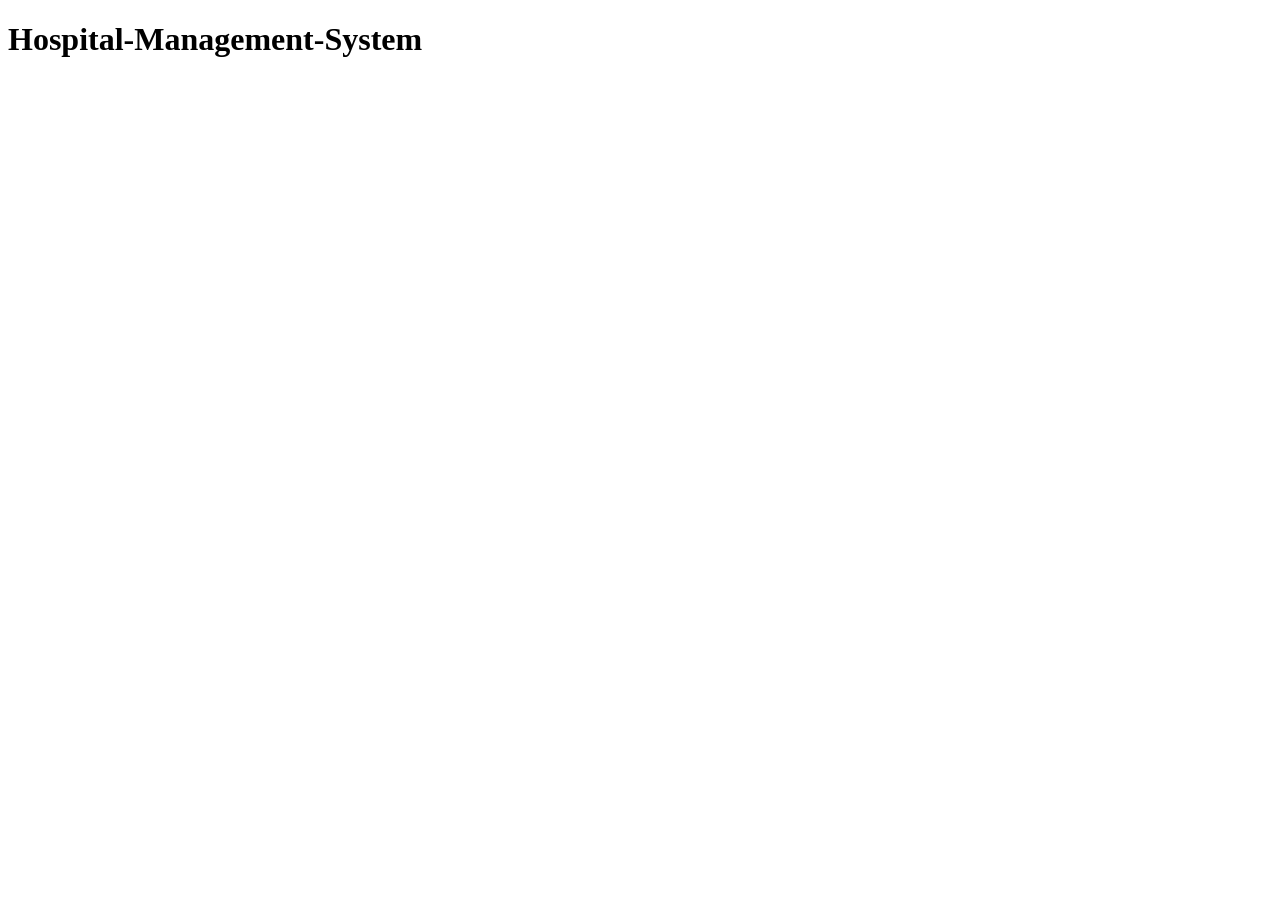
==== index.html @ 4dce4974 "project filder and file complated" ====
<!doctype html>
<html lang="en">
  <head>
    <meta charset="UTF-8" />
    <meta name="viewport" content="width=device-width, initial-scale=1.0" />
    <!-- link css -->
    <link rel="stylesheet" href="./assets/css/style.css" />
    <title>Hospital-Management-System | Home</title>
  </head>
  <body>
    <h1>Hospital-Management-System</h1>

    <!-- link file script  -->
    <script src="./assets/js/script.js"></script>
  </body>
</html>
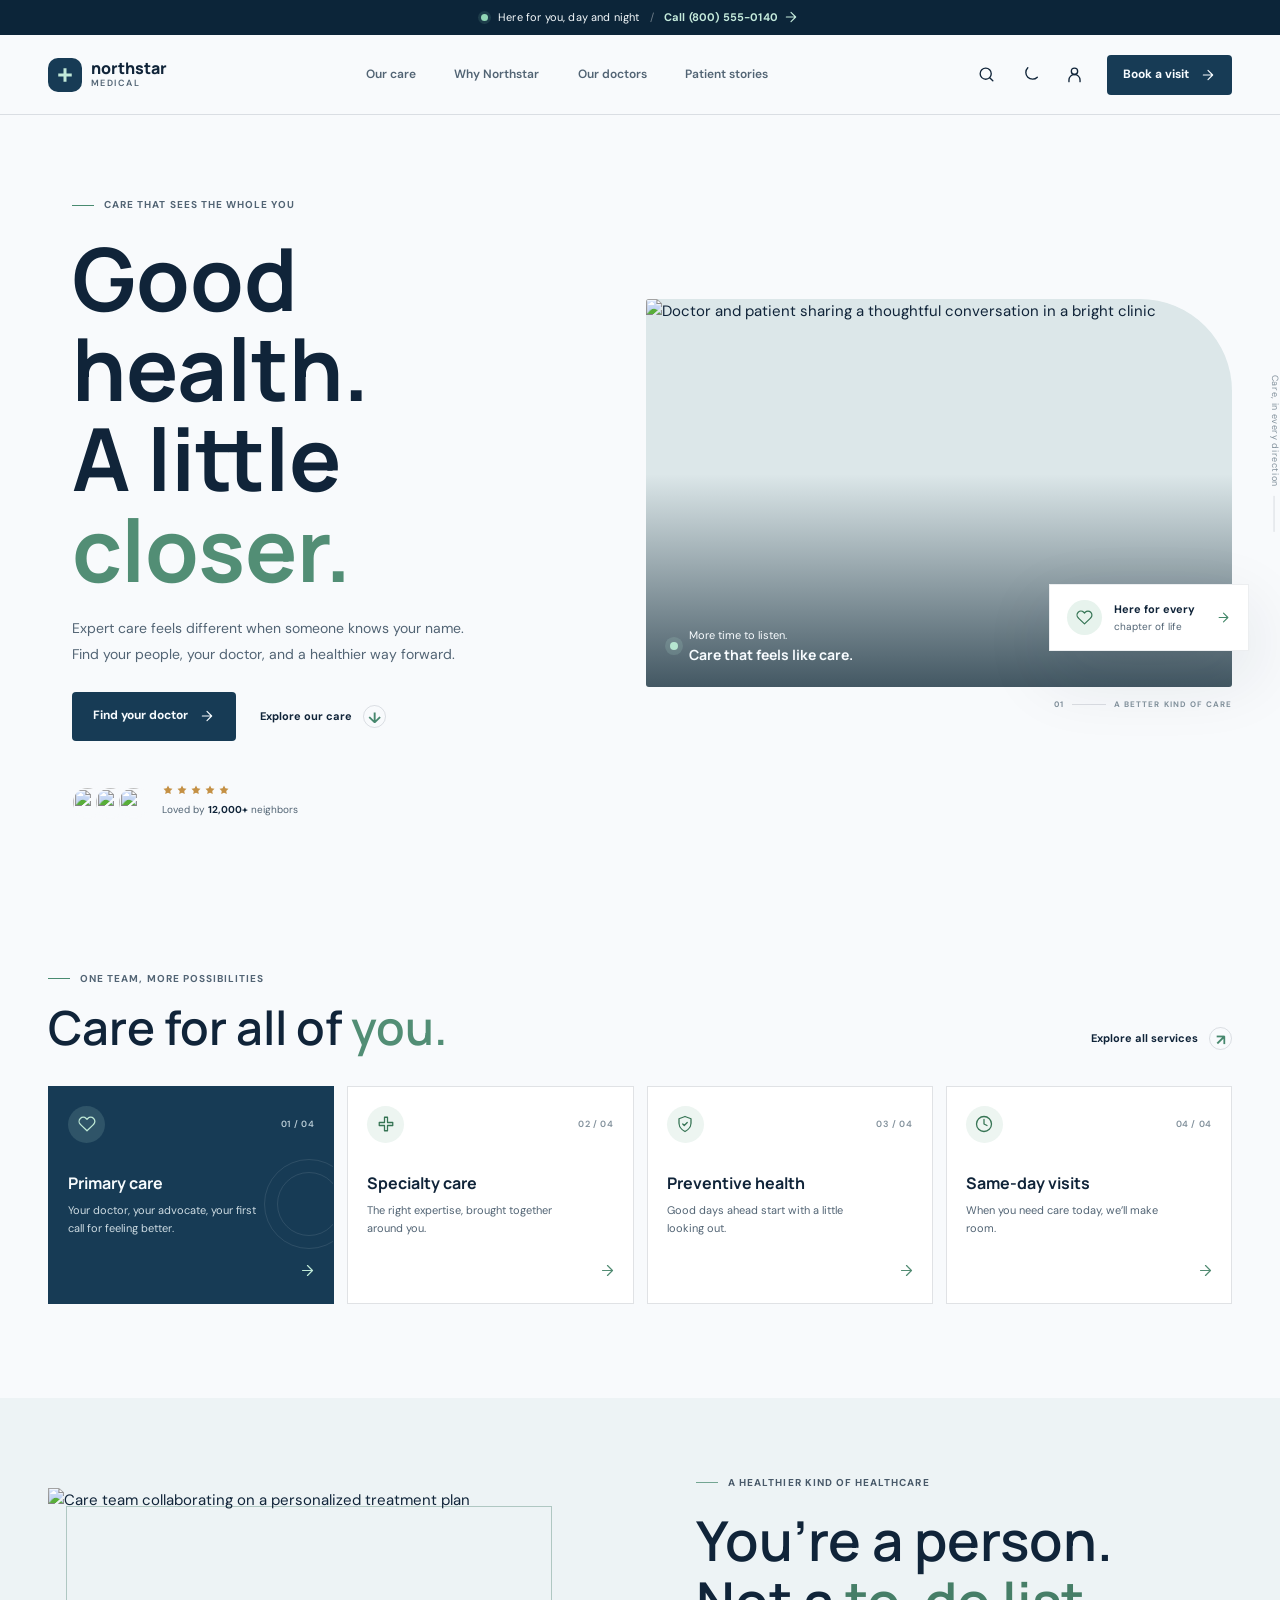
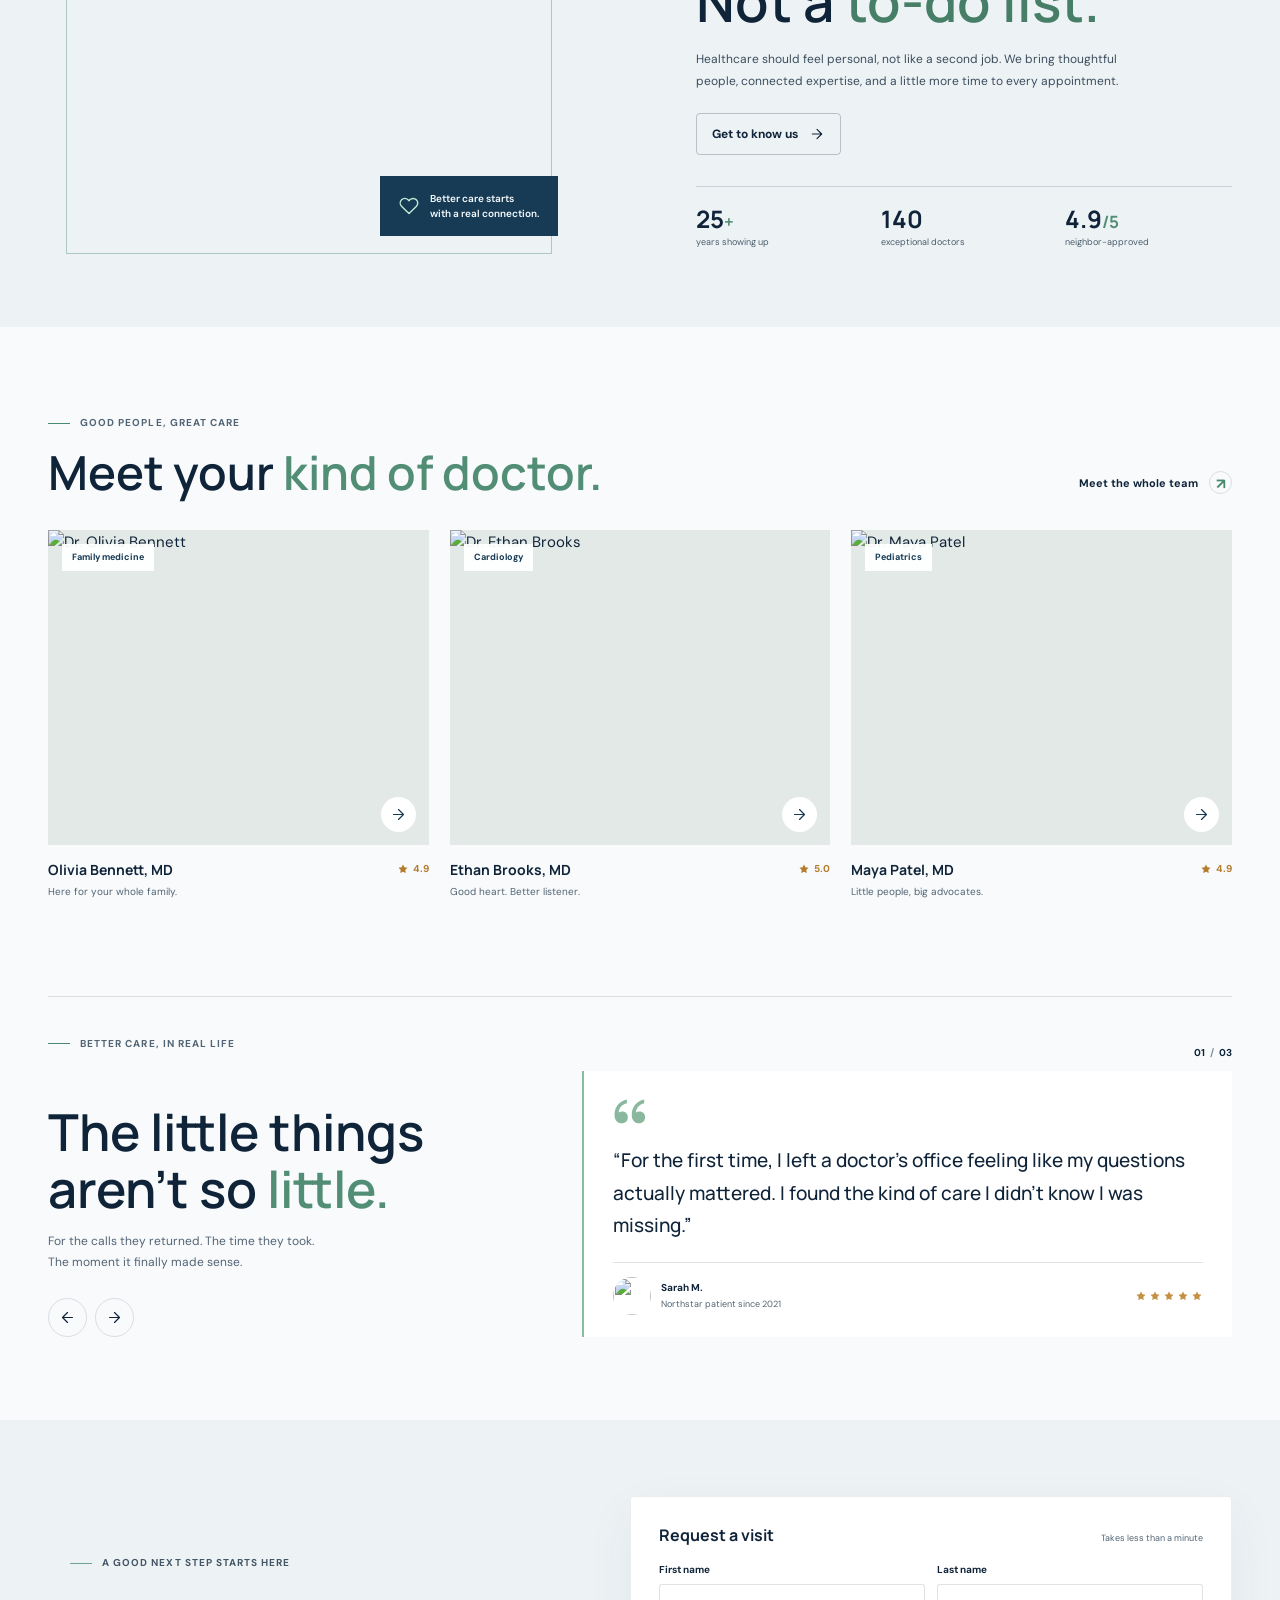
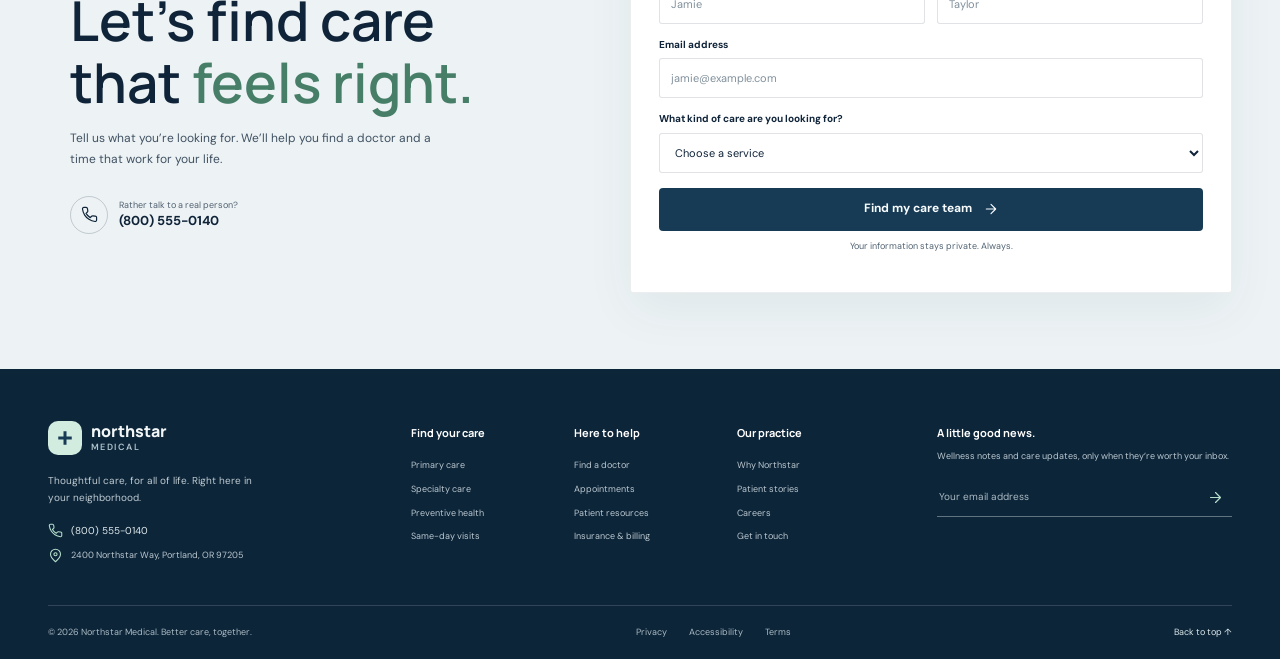
==== commit cbf18aea: "home page complate" ====
--- a/index.html
+++ b/index.html
@@ -3,14 +3,802 @@
   <head>
     <meta charset="UTF-8" />
     <meta name="viewport" content="width=device-width, initial-scale=1.0" />
-    <!-- link css -->
+    <meta name="theme-color" content="#f8fafc" />
+    <meta
+      name="description"
+      content="Thoughtful, expert-led healthcare for every chapter of life. Meet your care team and book an appointment at Northstar Medical."
+    />
+    <link rel="preconnect" href="https://fonts.googleapis.com" />
+    <link rel="preconnect" href="https://fonts.gstatic.com" crossorigin />
+    <link
+      href="https://fonts.googleapis.com/css2?family=DM+Sans:wght@400;500;600;700&family=Manrope:wght@400;500;600;700;800&display=swap"
+      rel="stylesheet"
+    />
     <link rel="stylesheet" href="./assets/css/style.css" />
-    <title>Hospital-Management-System | Home</title>
+    <title>Northstar Medical | Care, centered on you</title>
   </head>
   <body>
-    <h1>Hospital-Management-System</h1>
-
-    <!-- link file script  -->
+    <svg
+      class="icon-library"
+      xmlns="http://www.w3.org/2000/svg"
+      aria-hidden="true"
+    >
+      <symbol id="i-arrow" viewBox="0 0 24 24">
+        <path d="M5 12h14m-7-7 7 7-7 7" />
+      </symbol>
+      <symbol id="i-search" viewBox="0 0 24 24">
+        <circle cx="11" cy="11" r="7" />
+        <path d="m20 20-4-4" />
+      </symbol>
+      <symbol id="i-sun" viewBox="0 0 24 24">
+        <circle cx="12" cy="12" r="4" />
+        <path
+          d="M12 2v2m0 16v2M4.93 4.93l1.42 1.42m11.3 11.3 1.42 1.42M2 12h2m16 0h2M4.93 19.07l1.42-1.42m11.3-11.3 1.42-1.42"
+        />
+      </symbol>
+      <symbol id="i-moon" viewBox="0 0 24 24">
+        <path d="M20.6 15.4A8 8 0 0 1 8.6 3.4 8 8 0 1 0 20.6 15.4Z" />
+      </symbol>
+      <symbol id="i-user" viewBox="0 0 24 24">
+        <circle cx="12" cy="8" r="4" />
+        <path d="M5 21v-2a7 7 0 0 1 14 0v2" />
+      </symbol>
+      <symbol id="i-menu" viewBox="0 0 24 24">
+        <path d="M4 7h16M4 12h16M4 17h16" />
+      </symbol>
+      <symbol id="i-close" viewBox="0 0 24 24">
+        <path d="m18 6-12 12M6 6l12 12" />
+      </symbol>
+      <symbol id="i-heart" viewBox="0 0 24 24">
+        <path
+          d="M20.8 4.6a5.5 5.5 0 0 0-7.8 0L12 5.7l-1.1-1.1a5.5 5.5 0 0 0-7.8 7.8l1.1 1.1L12 21l7.8-7.5 1.1-1.1a5.5 5.5 0 0 0-.1-7.8Z"
+        />
+      </symbol>
+      <symbol id="i-cross" viewBox="0 0 24 24">
+        <path d="M10 3h4v7h7v4h-7v7h-4v-7H3v-4h7z" />
+      </symbol>
+      <symbol id="i-shield" viewBox="0 0 24 24">
+        <path d="M12 22s8-4 8-11V5l-8-3-8 3v6c0 7 8 11 8 11Z" />
+        <path d="m9 12 2 2 4-4" />
+      </symbol>
+      <symbol id="i-clock" viewBox="0 0 24 24">
+        <circle cx="12" cy="12" r="10" />
+        <path d="M12 6v6l4 2" />
+      </symbol>
+      <symbol id="i-pin" viewBox="0 0 24 24">
+        <path d="M20 10c0 5-8 12-8 12S4 15 4 10a8 8 0 1 1 16 0Z" />
+        <circle cx="12" cy="10" r="2.5" />
+      </symbol>
+      <symbol id="i-star" viewBox="0 0 24 24">
+        <path
+          d="m12 3 2.8 5.7 6.2.9-4.5 4.4 1.1 6.2L12 17.3l-5.6 2.9 1.1-6.2L3 9.6l6.2-.9L12 3Z"
+        />
+      </symbol>
+      <symbol id="i-phone" viewBox="0 0 24 24">
+        <path
+          d="M22 16.9v3a2 2 0 0 1-2.2 2 19.8 19.8 0 0 1-8.6-3.1 19.4 19.4 0 0 1-6-6A19.8 19.8 0 0 1 2.1 4.2 2 2 0 0 1 4.1 2h3a2 2 0 0 1 2 1.7l.5 3.1a2 2 0 0 1-.6 1.7L7.1 10.4a16 16 0 0 0 6 6l1.9-1.9a2 2 0 0 1 1.7-.6l3.1.5a2 2 0 0 1 2.2 2.5Z"
+        />
+      </symbol>
+    </svg>
+
+    <div class="announcement">
+      <span class="announcement-dot"></span>Here for you, day and night
+      <span class="announcement-divider">/</span>
+      <a href="tel:+18005550140"
+        >Call (800) 555-0140
+        <svg class="icon icon-small" aria-hidden="true">
+          <use href="#i-arrow" /></svg
+      ></a>
+    </div>
+
+    <header class="site-header" id="top">
+      <a class="brand" href="#top" aria-label="Northstar Medical home">
+        <span class="brand-mark"
+          ><svg class="icon" aria-hidden="true"><use href="#i-cross" /></svg
+        ></span>
+        <span class="brand-name">northstar<span>medical</span></span>
+      </a>
+
+      <nav class="main-nav" id="main-nav" aria-label="Main navigation">
+        <a href="#care">Our care</a>
+        <a href="#about">Why Northstar</a>
+        <a href="#doctors">Our doctors</a>
+        <a href="#stories">Patient stories</a>
+        <a class="mobile-appointment" href="#appointment"
+          >Book a visit
+          <svg class="icon icon-small" aria-hidden="true">
+            <use href="#i-arrow" /></svg
+        ></a>
+      </nav>
+
+      <div class="header-actions">
+        <button
+          class="icon-button"
+          id="search-toggle"
+          type="button"
+          aria-label="Search this site"
+          aria-expanded="false"
+          title="Search"
+        >
+          <svg class="icon" aria-hidden="true"><use href="#i-search" /></svg>
+        </button>
+        <button
+          class="icon-button"
+          id="theme-toggle"
+          type="button"
+          aria-label="Switch to dark mode"
+          title="Switch theme"
+        >
+          <svg class="icon" aria-hidden="true"><use href="#i-moon" /></svg>
+        </button>
+        <button
+          class="icon-button"
+          id="login-open"
+          type="button"
+          aria-label="Log in to your patient account"
+          title="Patient login"
+        >
+          <svg class="icon" aria-hidden="true"><use href="#i-user" /></svg>
+        </button>
+        <a class="button button-primary header-cta" href="#appointment"
+          >Book a visit
+          <svg class="icon icon-small" aria-hidden="true">
+            <use href="#i-arrow" /></svg
+        ></a>
+        <button
+          class="icon-button menu-toggle"
+          id="menu-toggle"
+          type="button"
+          aria-label="Open navigation menu"
+          aria-expanded="false"
+          aria-controls="main-nav"
+        >
+          <svg class="icon" aria-hidden="true"><use href="#i-menu" /></svg>
+        </button>
+      </div>
+
+      <form class="search-bar" id="search-bar" role="search" hidden>
+        <label for="site-search">What can we help you find?</label>
+        <div class="search-input-wrap">
+          <svg class="icon" aria-hidden="true"><use href="#i-search" /></svg
+          ><input
+            id="site-search"
+            type="search"
+            placeholder="Try “heart health” or “doctors”"
+            autocomplete="off"
+          /><button class="search-submit" type="submit">
+            Search
+            <svg class="icon icon-small" aria-hidden="true">
+              <use href="#i-arrow" />
+            </svg>
+          </button>
+        </div>
+        <p class="search-feedback" id="search-feedback" aria-live="polite"></p>
+      </form>
+    </header>
+
+    <main>
+      <section class="hero section-shell" aria-labelledby="hero-heading">
+        <div class="hero-copy reveal">
+          <p class="eyebrow">
+            <span class="eyebrow-line"></span>Care that sees the whole you
+          </p>
+          <h1 id="hero-heading">
+            Good health.<br />A little <span>closer.</span>
+          </h1>
+          <p class="hero-description">
+            Expert care feels different when someone knows your name. Find your
+            people, your doctor, and a healthier way forward.
+          </p>
+          <div class="hero-buttons">
+            <a class="button button-primary button-large" href="#appointment"
+              >Find your doctor
+              <svg class="icon icon-small" aria-hidden="true">
+                <use href="#i-arrow" /></svg></a
+            ><a class="text-link" href="#care"
+              >Explore our care
+              <span class="play-mark" aria-hidden="true">↓</span></a
+            >
+          </div>
+          <div class="hero-proof">
+            <div class="avatar-stack" aria-hidden="true">
+              <img
+                src="https://images.unsplash.com/photo-1559839734-2b71ea197ec2?auto=format&fit=crop&w=88&h=88&q=80"
+                alt=""
+              /><img
+                src="https://images.unsplash.com/photo-1612349317150-e413f6a5b16d?auto=format&fit=crop&w=88&h=88&q=80"
+                alt=""
+              /><img
+                src="https://images.unsplash.com/photo-1594824476967-48c8b964273f?auto=format&fit=crop&w=88&h=88&q=80"
+                alt=""
+              />
+            </div>
+            <div>
+              <div class="proof-stars" aria-label="Rated 4.9 out of 5">
+                <svg class="icon" aria-hidden="true"><use href="#i-star" /></svg
+                ><svg class="icon" aria-hidden="true">
+                  <use href="#i-star" /></svg
+                ><svg class="icon" aria-hidden="true">
+                  <use href="#i-star" /></svg
+                ><svg class="icon" aria-hidden="true">
+                  <use href="#i-star" /></svg
+                ><svg class="icon" aria-hidden="true">
+                  <use href="#i-star" />
+                </svg>
+              </div>
+              <span>Loved by <strong>12,000+</strong> neighbors</span>
+            </div>
+          </div>
+        </div>
+
+        <div class="hero-visual reveal reveal-delay-1">
+          <div class="hero-image-wrap">
+            <img
+              class="hero-image"
+              src="https://images.unsplash.com/photo-1551076805-e1869033e561?auto=format&fit=crop&w=1200&q=90"
+              alt="Doctor and patient sharing a thoughtful conversation in a bright clinic"
+            />
+            <div class="image-caption">
+              <span class="caption-pulse"></span
+              ><span
+                >More time to listen.<br /><strong
+                  >Care that feels like care.</strong
+                ></span
+              >
+            </div>
+          </div>
+          <div class="hero-float-card">
+            <span class="float-icon"
+              ><svg class="icon" aria-hidden="true">
+                <use href="#i-heart" /></svg></span
+            ><span><strong>Here for every</strong><br />chapter of life</span
+            ><svg class="icon float-arrow" aria-hidden="true">
+              <use href="#i-arrow" />
+            </svg>
+          </div>
+          <span class="image-index"
+            >01 <span></span> A BETTER KIND OF CARE</span
+          >
+        </div>
+
+        <a class="hero-side-label" href="#about"
+          ><span>Care, in every direction</span
+          ><span class="side-label-line"></span
+        ></a>
+      </section>
+
+      <section
+        class="care-section section-shell"
+        id="care"
+        aria-labelledby="care-heading"
+      >
+        <div class="section-heading reveal">
+          <div>
+            <p class="eyebrow">
+              <span class="eyebrow-line"></span>One team, more possibilities
+            </p>
+            <h2 id="care-heading">Care for all of <span>you.</span></h2>
+          </div>
+          <a class="text-link section-link" href="#appointment"
+            >Explore all services
+            <span class="play-mark" aria-hidden="true">↗</span></a
+          >
+        </div>
+        <div class="care-grid">
+          <a class="care-card care-card-featured reveal" href="#appointment"
+            ><span class="care-card-top"
+              ><span class="care-icon"
+                ><svg class="icon" aria-hidden="true">
+                  <use href="#i-heart" /></svg></span
+              ><span class="card-number">01 / 04</span></span
+            >
+            <h3>Primary care</h3>
+            <p>
+              Your doctor, your advocate, your first call for feeling better.
+            </p>
+            <span class="card-arrow"
+              ><svg class="icon" aria-hidden="true">
+                <use href="#i-arrow" /></svg></span
+            ><span class="care-card-art" aria-hidden="true"></span
+          ></a>
+          <a class="care-card reveal reveal-delay-1" href="#appointment"
+            ><span class="care-card-top"
+              ><span class="care-icon"
+                ><svg class="icon" aria-hidden="true">
+                  <use href="#i-cross" /></svg></span
+              ><span class="card-number">02 / 04</span></span
+            >
+            <h3>Specialty care</h3>
+            <p>The right expertise, brought together around you.</p>
+            <span class="card-arrow"
+              ><svg class="icon" aria-hidden="true">
+                <use href="#i-arrow" /></svg></span
+          ></a>
+          <a class="care-card reveal reveal-delay-2" href="#appointment"
+            ><span class="care-card-top"
+              ><span class="care-icon"
+                ><svg class="icon" aria-hidden="true">
+                  <use href="#i-shield" /></svg></span
+              ><span class="card-number">03 / 04</span></span
+            >
+            <h3>Preventive health</h3>
+            <p>Good days ahead start with a little looking out.</p>
+            <span class="card-arrow"
+              ><svg class="icon" aria-hidden="true">
+                <use href="#i-arrow" /></svg></span
+          ></a>
+          <a class="care-card reveal reveal-delay-3" href="#appointment"
+            ><span class="care-card-top"
+              ><span class="care-icon"
+                ><svg class="icon" aria-hidden="true">
+                  <use href="#i-clock" /></svg></span
+              ><span class="card-number">04 / 04</span></span
+            >
+            <h3>Same-day visits</h3>
+            <p>When you need care today, we’ll make room.</p>
+            <span class="card-arrow"
+              ><svg class="icon" aria-hidden="true">
+                <use href="#i-arrow" /></svg></span
+          ></a>
+        </div>
+      </section>
+
+      <section class="about-section" id="about" aria-labelledby="about-heading">
+        <div class="about-inner section-shell">
+          <div class="about-visual reveal">
+            <img
+              src="https://images.unsplash.com/photo-1576091160399-112ba8d25d1d?auto=format&fit=crop&w=1100&q=85"
+              alt="Care team collaborating on a personalized treatment plan"
+            />
+            <div class="about-note">
+              <svg class="icon" aria-hidden="true"><use href="#i-heart" /></svg
+              ><span>Better care starts<br />with a real connection.</span>
+            </div>
+          </div>
+          <div class="about-copy reveal reveal-delay-1">
+            <p class="eyebrow">
+              <span class="eyebrow-line"></span>A healthier kind of healthcare
+            </p>
+            <h2 id="about-heading">
+              You’re a person.<br />Not a <span>to-do list.</span>
+            </h2>
+            <p>
+              Healthcare should feel personal, not like a second job. We bring
+              thoughtful people, connected expertise, and a little more time to
+              every appointment.
+            </p>
+            <a class="button button-light" href="#stories"
+              >Get to know us
+              <svg class="icon icon-small" aria-hidden="true">
+                <use href="#i-arrow" /></svg
+            ></a>
+            <div class="stats-row">
+              <div>
+                <strong>25<span>+</span></strong
+                ><span>years showing up</span>
+              </div>
+              <div><strong>140</strong><span>exceptional doctors</span></div>
+              <div>
+                <strong>4.9<span>/5</span></strong
+                ><span>neighbor-approved</span>
+              </div>
+            </div>
+          </div>
+        </div>
+      </section>
+
+      <section
+        class="doctors-section section-shell"
+        id="doctors"
+        aria-labelledby="doctors-heading"
+      >
+        <div class="section-heading reveal">
+          <div>
+            <p class="eyebrow">
+              <span class="eyebrow-line"></span>Good people, great care
+            </p>
+            <h2 id="doctors-heading">Meet your <span>kind of doctor.</span></h2>
+          </div>
+          <a class="text-link section-link" href="#appointment"
+            >Meet the whole team
+            <span class="play-mark" aria-hidden="true">↗</span></a
+          >
+        </div>
+        <div class="doctor-grid">
+          <article class="doctor-card reveal">
+            <a
+              class="doctor-photo"
+              href="#appointment"
+              aria-label="Book an appointment with Dr. Olivia Bennett"
+              ><img
+                src="https://images.unsplash.com/photo-1559839734-2b71ea197ec2?auto=format&fit=crop&w=700&h=820&q=85"
+                alt="Dr. Olivia Bennett" /><span class="doctor-specialty"
+                >Family medicine</span
+              ><span class="doctor-arrow"
+                ><svg class="icon" aria-hidden="true">
+                  <use href="#i-arrow" /></svg></span
+            ></a>
+            <div class="doctor-info">
+              <div>
+                <h3>Olivia Bennett, MD</h3>
+                <p>Here for your whole family.</p>
+              </div>
+              <span class="doctor-rating"
+                ><svg class="icon" aria-hidden="true">
+                  <use href="#i-star" />
+                </svg>
+                4.9</span
+              >
+            </div>
+          </article>
+          <article class="doctor-card reveal reveal-delay-1">
+            <a
+              class="doctor-photo"
+              href="#appointment"
+              aria-label="Book an appointment with Dr. Ethan Brooks"
+              ><img
+                src="https://images.unsplash.com/photo-1612349317150-e413f6a5b16d?auto=format&fit=crop&w=700&h=820&q=85"
+                alt="Dr. Ethan Brooks" /><span class="doctor-specialty"
+                >Cardiology</span
+              ><span class="doctor-arrow"
+                ><svg class="icon" aria-hidden="true">
+                  <use href="#i-arrow" /></svg></span
+            ></a>
+            <div class="doctor-info">
+              <div>
+                <h3>Ethan Brooks, MD</h3>
+                <p>Good heart. Better listener.</p>
+              </div>
+              <span class="doctor-rating"
+                ><svg class="icon" aria-hidden="true">
+                  <use href="#i-star" />
+                </svg>
+                5.0</span
+              >
+            </div>
+          </article>
+          <article class="doctor-card reveal reveal-delay-2">
+            <a
+              class="doctor-photo"
+              href="#appointment"
+              aria-label="Book an appointment with Dr. Maya Patel"
+              ><img
+                src="https://images.unsplash.com/photo-1594824476967-48c8b964273f?auto=format&fit=crop&w=700&h=820&q=85"
+                alt="Dr. Maya Patel" /><span class="doctor-specialty"
+                >Pediatrics</span
+              ><span class="doctor-arrow"
+                ><svg class="icon" aria-hidden="true">
+                  <use href="#i-arrow" /></svg></span
+            ></a>
+            <div class="doctor-info">
+              <div>
+                <h3>Maya Patel, MD</h3>
+                <p>Little people, big advocates.</p>
+              </div>
+              <span class="doctor-rating"
+                ><svg class="icon" aria-hidden="true">
+                  <use href="#i-star" />
+                </svg>
+                4.9</span
+              >
+            </div>
+          </article>
+        </div>
+      </section>
+
+      <section
+        class="stories-section section-shell"
+        id="stories"
+        aria-labelledby="stories-heading"
+      >
+        <div class="stories-top reveal">
+          <p class="eyebrow">
+            <span class="eyebrow-line"></span>Better care, in real life
+          </p>
+          <span class="story-count">01 <span>/</span> 03</span>
+        </div>
+        <div class="stories-layout">
+          <div class="story-intro reveal">
+            <h2 id="stories-heading">
+              The little things<br />aren’t so <span>little.</span>
+            </h2>
+            <p>
+              For the calls they returned. The time they took. The moment it
+              finally made sense.
+            </p>
+            <div class="story-controls">
+              <button
+                class="story-control"
+                id="story-prev"
+                type="button"
+                aria-label="Previous patient story"
+              >
+                <svg class="icon icon-rotate" aria-hidden="true">
+                  <use href="#i-arrow" />
+                </svg></button
+              ><button
+                class="story-control"
+                id="story-next"
+                type="button"
+                aria-label="Next patient story"
+              >
+                <svg class="icon" aria-hidden="true">
+                  <use href="#i-arrow" />
+                </svg>
+              </button>
+            </div>
+          </div>
+          <article class="testimonial reveal reveal-delay-1" aria-live="polite">
+            <svg
+              class="quote-mark"
+              viewBox="0 0 44 36"
+              fill="none"
+              aria-hidden="true"
+            >
+              <path
+                d="M18.6 2v5.1C11.9 8.6 8.2 13 7.5 19.4c1.4-1 3-1.5 4.9-1.5 4.5 0 7.4 3 7.4 7.7 0 4.5-3.1 8-7.9 8C5.6 33.6 2 29.2 2 22.5 2 11.8 8.4 4.1 18.6 2Zm23 0v5.1C35 8.6 31.2 13 30.5 19.4c1.4-1 3-1.5 4.9-1.5 4.5 0 7.4 3 7.4 7.7 0 4.5-3.1 8-7.9 8-6.3 0-9.9-4.4-9.9-11.1C25 11.8 31.4 4.1 41.6 2Z"
+                fill="currentColor"
+              />
+            </svg>
+            <blockquote id="story-quote">
+              “For the first time, I left a doctor’s office feeling like my
+              questions actually mattered. I found the kind of care I didn’t
+              know I was missing.”
+            </blockquote>
+            <div class="testimonial-author">
+              <img
+                id="story-avatar"
+                src="https://images.unsplash.com/photo-1534528741775-53994a69daeb?auto=format&fit=crop&w=100&h=100&q=80"
+                alt=""
+              />
+              <div>
+                <strong id="story-name">Sarah M.</strong
+                ><span id="story-description"
+                  >Northstar patient since 2021</span
+                >
+              </div>
+              <div class="testimonial-stars" aria-label="5 out of 5 stars">
+                <svg class="icon" aria-hidden="true"><use href="#i-star" /></svg
+                ><svg class="icon" aria-hidden="true">
+                  <use href="#i-star" /></svg
+                ><svg class="icon" aria-hidden="true">
+                  <use href="#i-star" /></svg
+                ><svg class="icon" aria-hidden="true">
+                  <use href="#i-star" /></svg
+                ><svg class="icon" aria-hidden="true">
+                  <use href="#i-star" />
+                </svg>
+              </div>
+            </div>
+          </article>
+        </div>
+      </section>
+
+      <section
+        class="appointment-section"
+        id="appointment"
+        aria-labelledby="appointment-heading"
+      >
+        <div class="appointment-inner section-shell">
+          <div class="appointment-copy reveal">
+            <p class="eyebrow">
+              <span class="eyebrow-line"></span>A good next step starts here
+            </p>
+            <h2 id="appointment-heading">
+              Let’s find care<br />that <span>feels right.</span>
+            </h2>
+            <p>
+              Tell us what you’re looking for. We’ll help you find a doctor and
+              a time that work for your life.
+            </p>
+            <div class="appointment-contact">
+              <span class="contact-icon"
+                ><svg class="icon" aria-hidden="true">
+                  <use href="#i-phone" /></svg
+              ></span>
+              <div>
+                <span>Rather talk to a real person?</span
+                ><a href="tel:+18005550140">(800) 555-0140</a>
+              </div>
+            </div>
+          </div>
+          <form
+            class="appointment-form reveal reveal-delay-1"
+            id="appointment-form"
+          >
+            <div class="form-heading">
+              <strong>Request a visit</strong
+              ><span>Takes less than a minute</span>
+            </div>
+            <div class="form-row">
+              <label
+                >First name<input
+                  name="firstName"
+                  autocomplete="given-name"
+                  placeholder="Jamie"
+                  required /></label
+              ><label
+                >Last name<input
+                  name="lastName"
+                  autocomplete="family-name"
+                  placeholder="Taylor"
+                  required
+              /></label>
+            </div>
+            <label
+              >Email address<input
+                type="email"
+                name="email"
+                autocomplete="email"
+                placeholder="jamie@example.com"
+                required /></label
+            ><label
+              >What kind of care are you looking for?<select
+                name="care"
+                required
+              >
+                <option value="" disabled selected>Choose a service</option>
+                <option>Primary care</option>
+                <option>Cardiology</option>
+                <option>Pediatrics</option>
+                <option>Preventive health</option>
+                <option>Something else</option>
+              </select></label
+            ><button class="button button-primary submit-button" type="submit">
+              Find my care team
+              <svg class="icon icon-small" aria-hidden="true">
+                <use href="#i-arrow" />
+              </svg>
+            </button>
+            <p class="form-note">Your information stays private. Always.</p>
+            <p
+              class="form-feedback"
+              id="appointment-feedback"
+              aria-live="polite"
+            ></p>
+          </form>
+        </div>
+      </section>
+    </main>
+
+    <footer class="site-footer">
+      <div class="footer-main section-shell">
+        <div class="footer-brand-column">
+          <a
+            class="brand brand-footer"
+            href="#top"
+            aria-label="Northstar Medical home"
+            ><span class="brand-mark"
+              ><svg class="icon" aria-hidden="true">
+                <use href="#i-cross" /></svg></span
+            ><span class="brand-name">northstar<span>medical</span></span></a
+          >
+          <p>
+            Thoughtful care, for all of life. Right here in your neighborhood.
+          </p>
+          <a class="footer-contact" href="tel:+18005550140"
+            ><svg class="icon" aria-hidden="true"><use href="#i-phone" /></svg>
+            (800) 555-0140</a
+          ><span class="footer-address"
+            ><svg class="icon" aria-hidden="true"><use href="#i-pin" /></svg>
+            2400 Northstar Way, Portland, OR 97205</span
+          >
+        </div>
+        <div class="footer-links">
+          <div>
+            <h3>Find your care</h3>
+            <a href="#care">Primary care</a><a href="#care">Specialty care</a
+            ><a href="#care">Preventive health</a
+            ><a href="#care">Same-day visits</a>
+          </div>
+          <div>
+            <h3>Here to help</h3>
+            <a href="#doctors">Find a doctor</a
+            ><a href="#appointment">Appointments</a
+            ><a href="#appointment">Patient resources</a
+            ><a href="#appointment">Insurance & billing</a>
+          </div>
+          <div>
+            <h3>Our practice</h3>
+            <a href="#about">Why Northstar</a
+            ><a href="#stories">Patient stories</a><a href="#about">Careers</a
+            ><a href="#about">Get in touch</a>
+          </div>
+        </div>
+        <div class="footer-newsletter">
+          <h3>A little good news.</h3>
+          <p>
+            Wellness notes and care updates, only when they’re worth your inbox.
+          </p>
+          <form id="newsletter-form">
+            <label class="visually-hidden" for="newsletter-email"
+              >Your email address</label
+            >
+            <div class="newsletter-input">
+              <input
+                id="newsletter-email"
+                type="email"
+                placeholder="Your email address"
+                required
+              /><button type="submit" aria-label="Subscribe to updates">
+                <svg class="icon" aria-hidden="true">
+                  <use href="#i-arrow" />
+                </svg>
+              </button>
+            </div>
+            <p
+              class="newsletter-feedback"
+              id="newsletter-feedback"
+              aria-live="polite"
+            ></p>
+          </form>
+        </div>
+      </div>
+      <div class="footer-bottom section-shell">
+        <span
+          >© <span id="current-year"></span> Northstar Medical. Better care,
+          together.</span
+        >
+        <div>
+          <a href="#appointment">Privacy</a
+          ><a href="#appointment">Accessibility</a
+          ><a href="#appointment">Terms</a>
+        </div>
+        <a class="back-to-top" href="#top">Back to top ↑</a>
+      </div>
+    </footer>
+
+    <dialog
+      class="login-dialog"
+      id="login-dialog"
+      aria-labelledby="login-heading"
+    >
+      <button
+        class="icon-button dialog-close"
+        id="login-close"
+        type="button"
+        aria-label="Close login dialog"
+      >
+        <svg class="icon" aria-hidden="true">
+          <use href="#i-close" />
+        </svg></button
+      ><span class="brand-mark dialog-mark"
+        ><svg class="icon" aria-hidden="true"><use href="#i-cross" /></svg
+      ></span>
+      <p class="eyebrow">
+        <span class="eyebrow-line"></span>Your care, all in one place
+      </p>
+      <h2 id="login-heading">Welcome back.</h2>
+      <p class="dialog-description">
+        Sign in to manage your visits and connect with your care team.
+      </p>
+      <form id="login-form">
+        <label
+          >Email address<input
+            type="email"
+            autocomplete="email"
+            required
+            placeholder="you@example.com" /></label
+        ><label
+          >Password<input
+            type="password"
+            autocomplete="current-password"
+            required
+            placeholder="Your password" /></label
+        ><button class="button button-primary submit-button" type="submit">
+          Sign in
+          <svg class="icon icon-small" aria-hidden="true">
+            <use href="#i-arrow" />
+          </svg>
+        </button>
+        <p class="form-feedback" id="login-feedback" aria-live="polite"></p>
+      </form>
+      <p class="login-help">
+        New to Northstar?
+        <a href="#appointment" id="login-book">Book your first visit</a>
+      </p>
+    </dialog>
+
     <script src="./assets/js/script.js"></script>
   </body>
 </html>
--- a/assets/css/style.css
+++ b/assets/css/style.css
@@ -0,0 +1,1812 @@
+:root {
+  color-scheme: light;
+  --page: #f8fafc;
+  --surface: #ffffff;
+  --surface-soft: #eff4f7;
+  --ink: #102439;
+  --ink-muted: #526474;
+  --ink-soft: #81909b;
+  --navy: #142f46;
+  --navy-deep: #0c2539;
+  --blue: #295e83;
+  --accent: #b8e8d5;
+  --line: rgba(16, 36, 57, 0.13);
+  --shadow: 0 24px 70px rgba(17, 39, 58, 0.11);
+  --font-body: "DM Sans", "Segoe UI", sans-serif;
+  --font-display: "Manrope", "Segoe UI", sans-serif;
+}
+
+*,
+*::before,
+*::after {
+  box-sizing: border-box;
+}
+
+html {
+  scroll-behavior: smooth;
+  scroll-padding-top: 92px;
+}
+
+body {
+  min-width: 320px;
+  margin: 0;
+  background: var(--page);
+  color: var(--ink);
+  font-family: var(--font-body);
+  font-size: 15px;
+  line-height: 1.65;
+  -webkit-font-smoothing: antialiased;
+}
+
+body.theme-dark {
+  color-scheme: dark;
+  --page: #0c1823;
+  --surface: #132332;
+  --surface-soft: #1b2d3b;
+  --ink: #edf4f7;
+  --ink-muted: #bdcbd3;
+  --ink-soft: #95a7b2;
+  --navy: #152c3f;
+  --navy-deep: #091721;
+  --blue: #8bb9d4;
+  --accent: #295747;
+  --line: rgba(235, 245, 250, 0.15);
+  --shadow: 0 24px 70px rgba(0, 0, 0, 0.28);
+}
+
+body,
+.site-header,
+.care-card,
+.appointment-form,
+.icon-button,
+.search-bar,
+.care-section,
+.doctors-section,
+.stories-section,
+.login-dialog {
+  transition:
+    background-color 220ms ease,
+    color 220ms ease,
+    border-color 220ms ease;
+}
+
+a {
+  color: inherit;
+  text-decoration: none;
+}
+button,
+input,
+select {
+  font: inherit;
+}
+button,
+a {
+  -webkit-tap-highlight-color: transparent;
+}
+button:focus-visible,
+a:focus-visible,
+input:focus-visible,
+select:focus-visible {
+  outline: 3px solid #59a885;
+  outline-offset: 3px;
+}
+img {
+  display: block;
+  width: 100%;
+}
+.icon-library {
+  position: absolute;
+  width: 0;
+  height: 0;
+  overflow: hidden;
+}
+.icon {
+  width: 21px;
+  height: 21px;
+  fill: none;
+  stroke: currentColor;
+  stroke-width: 1.7;
+  stroke-linecap: round;
+  stroke-linejoin: round;
+  flex: 0 0 auto;
+}
+.icon-small {
+  width: 16px;
+  height: 16px;
+}
+.visually-hidden {
+  position: absolute;
+  width: 1px;
+  height: 1px;
+  padding: 0;
+  margin: -1px;
+  overflow: hidden;
+  clip: rect(0, 0, 0, 0);
+  white-space: nowrap;
+  border: 0;
+}
+.section-shell {
+  width: min(1240px, calc(100% - 96px));
+  margin-inline: auto;
+}
+
+.announcement {
+  min-height: 35px;
+  display: flex;
+  align-items: center;
+  justify-content: center;
+  gap: 10px;
+  background: var(--navy-deep);
+  color: #f5fafc;
+  font-size: 11px;
+  letter-spacing: 0.015em;
+}
+.announcement a {
+  display: inline-flex;
+  align-items: center;
+  gap: 5px;
+  color: #c5ebdc;
+  font-weight: 700;
+}
+.announcement-dot {
+  width: 7px;
+  height: 7px;
+  border-radius: 50%;
+  background: #91d6b5;
+  box-shadow: 0 0 0 3px rgba(145, 214, 181, 0.13);
+}
+.announcement-divider {
+  color: rgba(255, 255, 255, 0.4);
+}
+
+.site-header {
+  position: sticky;
+  z-index: 20;
+  top: 0;
+  min-height: 80px;
+  display: flex;
+  align-items: center;
+  justify-content: space-between;
+  padding: 0 max(48px, calc((100vw - 1240px) / 2));
+  border-bottom: 1px solid var(--line);
+  background: var(--page);
+}
+.brand {
+  display: inline-flex;
+  align-items: center;
+  gap: 9px;
+  flex: 0 0 auto;
+}
+.brand-mark {
+  width: 34px;
+  height: 34px;
+  display: grid;
+  place-items: center;
+  border-radius: 10px;
+  background: #173b55;
+  color: #c1e9d8;
+}
+.brand-mark .icon {
+  width: 18px;
+  height: 18px;
+  fill: currentColor;
+  stroke: none;
+}
+.brand-name {
+  display: grid;
+  color: var(--ink);
+  font-family: var(--font-display);
+  font-size: 16px;
+  font-weight: 800;
+  letter-spacing: 0;
+  line-height: 1.1;
+}
+.brand-name span {
+  margin-top: 2px;
+  color: var(--ink-muted);
+  font-family: var(--font-body);
+  font-size: 9px;
+  font-weight: 600;
+  letter-spacing: 0.16em;
+  text-transform: uppercase;
+}
+.main-nav,
+.header-actions {
+  display: flex;
+  align-items: center;
+}
+.main-nav {
+  gap: clamp(20px, 3vw, 42px);
+  margin-left: auto;
+  margin-right: auto;
+  padding: 0 28px;
+}
+.main-nav > a {
+  color: var(--ink-muted);
+  font-size: 12px;
+  font-weight: 600;
+  white-space: nowrap;
+  transition: color 160ms ease;
+}
+.main-nav > a:hover,
+.footer-links a:hover,
+.footer-bottom a:hover {
+  color: #378364;
+}
+.header-actions {
+  gap: 5px;
+}
+.icon-button {
+  position: relative;
+  width: 39px;
+  height: 39px;
+  display: grid;
+  place-items: center;
+  border: 0;
+  border-radius: 50%;
+  background: transparent;
+  color: var(--ink);
+  cursor: pointer;
+}
+.icon-button:hover {
+  background: var(--surface-soft);
+}
+.icon-button .icon {
+  width: 19px;
+  height: 19px;
+}
+.button {
+  min-height: 46px;
+  display: inline-flex;
+  align-items: center;
+  justify-content: center;
+  gap: 11px;
+  padding: 0 19px;
+  border: 1px solid transparent;
+  border-radius: 4px;
+  font-size: 12px;
+  font-weight: 700;
+  transition:
+    background-color 180ms ease,
+    color 180ms ease,
+    transform 180ms ease;
+}
+.button:hover {
+  transform: translateY(-2px);
+}
+.button-primary {
+  background: #173b55;
+  color: #f8fcff;
+}
+.button-primary:hover {
+  background: #235572;
+}
+.header-cta {
+  min-height: 40px;
+  margin-left: 8px;
+  padding: 0 15px;
+}
+.menu-toggle,
+.mobile-appointment {
+  display: none !important;
+}
+
+.search-bar {
+  position: absolute;
+  top: calc(100% + 1px);
+  right: max(48px, calc((100vw - 1240px) / 2));
+  width: min(440px, calc(100vw - 40px));
+  padding: 20px;
+  border: 1px solid var(--line);
+  border-radius: 0 0 8px 8px;
+  background: var(--surface);
+  box-shadow: var(--shadow);
+}
+.search-bar[hidden] {
+  display: none;
+}
+.search-bar > label {
+  display: block;
+  margin-bottom: 9px;
+  font-size: 12px;
+  font-weight: 700;
+}
+.search-input-wrap {
+  min-height: 46px;
+  display: flex;
+  align-items: center;
+  gap: 9px;
+  padding-left: 11px;
+  border: 1px solid var(--line);
+  border-radius: 4px;
+  color: var(--ink-muted);
+}
+.search-input-wrap input {
+  width: 100%;
+  min-width: 0;
+  border: 0;
+  outline: 0;
+  background: transparent;
+  color: var(--ink);
+  font-size: 12px;
+}
+.search-submit {
+  height: 36px;
+  display: inline-flex;
+  align-items: center;
+  gap: 5px;
+  margin-right: 4px;
+  padding: 0 10px;
+  border: 0;
+  border-radius: 3px;
+  background: #173b55;
+  color: #fff;
+  font-size: 11px;
+  font-weight: 700;
+  cursor: pointer;
+}
+.search-feedback {
+  min-height: 0;
+  margin: 8px 0 0;
+  color: var(--ink-muted);
+  font-size: 11px;
+}
+
+.hero {
+  min-height: 560px;
+  position: relative;
+  display: grid;
+  grid-template-columns: 0.93fr 1.07fr;
+  align-items: center;
+  gap: 64px;
+  padding-top: 70px;
+  padding-bottom: 82px;
+}
+.hero-copy {
+  max-width: 500px;
+  padding: 12px 0 0 24px;
+}
+.eyebrow {
+  display: flex;
+  align-items: center;
+  gap: 10px;
+  margin: 0 0 19px;
+  color: var(--ink-muted);
+  font-size: 10px;
+  font-weight: 700;
+  letter-spacing: 0.105em;
+  text-transform: uppercase;
+}
+.eyebrow-line {
+  width: 22px;
+  height: 1px;
+  flex: 0 0 auto;
+  background: #498b70;
+}
+h1,
+h2,
+h3,
+p {
+  margin-top: 0;
+}
+h1,
+h2,
+h3 {
+  font-family: var(--font-display);
+  letter-spacing: 0;
+}
+.hero h1 {
+  margin: 0;
+  color: var(--ink);
+  font-size: clamp(56px, 7vw, 87px);
+  font-weight: 700;
+  line-height: 1.04;
+}
+.hero h1 span,
+.section-heading h2 span,
+.about-copy h2 span,
+.story-intro h2 span,
+.appointment-copy h2 span {
+  color: #528e75;
+}
+.hero-description {
+  max-width: 405px;
+  margin: 22px 0 25px;
+  color: var(--ink-muted);
+  font-size: 14px;
+  line-height: 1.8;
+}
+.hero-buttons {
+  display: flex;
+  align-items: center;
+  gap: 24px;
+}
+.button-large {
+  min-height: 49px;
+  padding: 0 20px;
+}
+.text-link {
+  display: inline-flex;
+  align-items: center;
+  gap: 11px;
+  color: var(--ink);
+  font-size: 11px;
+  font-weight: 700;
+}
+.play-mark {
+  width: 23px;
+  height: 23px;
+  display: inline-grid;
+  place-items: center;
+  border: 1px solid var(--line);
+  border-radius: 50%;
+  color: #46876d;
+  font-size: 15px;
+}
+.hero-proof {
+  display: flex;
+  align-items: center;
+  gap: 12px;
+  margin-top: 43px;
+}
+.avatar-stack {
+  display: flex;
+  padding-left: 2px;
+}
+.avatar-stack img {
+  width: 33px;
+  height: 33px;
+  margin-left: -3px;
+  border: 2px solid var(--page);
+  border-radius: 50%;
+  object-fit: cover;
+}
+.avatar-stack img + img {
+  margin-left: -10px;
+}
+.proof-stars,
+.testimonial-stars {
+  display: flex;
+  gap: 2px;
+  color: #c49044;
+}
+.proof-stars .icon,
+.testimonial-stars .icon,
+.doctor-rating .icon {
+  width: 12px;
+  height: 12px;
+  fill: currentColor;
+  stroke: none;
+}
+.hero-proof > div:last-child > span {
+  color: var(--ink-muted);
+  font-size: 10px;
+}
+.hero-proof strong {
+  color: var(--ink);
+}
+.hero-visual {
+  position: relative;
+  padding: 0 0 19px 13px;
+}
+.hero-image-wrap {
+  position: relative;
+  width: 100%;
+  height: 388px;
+  overflow: hidden;
+  border-radius: 3px 92px 3px 3px;
+  background: #dce7e9;
+}
+.hero-image {
+  width: 100%;
+  height: 100%;
+  object-fit: cover;
+  object-position: center 40%;
+}
+.hero-image-wrap::after {
+  position: absolute;
+  inset: 45% 0 0;
+  background: linear-gradient(0deg, rgba(8, 32, 47, 0.72), transparent);
+  content: "";
+}
+.image-caption {
+  position: absolute;
+  z-index: 1;
+  right: 0;
+  bottom: 22px;
+  left: 24px;
+  display: flex;
+  align-items: center;
+  gap: 11px;
+  color: #f8fcff;
+  font-size: 11px;
+  line-height: 1.55;
+}
+.image-caption strong {
+  font-family: var(--font-display);
+  font-size: 14px;
+}
+.caption-pulse {
+  width: 8px;
+  height: 8px;
+  flex: 0 0 auto;
+  border-radius: 50%;
+  background: #b6e5d0;
+  box-shadow: 0 0 0 5px rgba(182, 229, 208, 0.16);
+}
+.hero-float-card {
+  position: absolute;
+  right: -17px;
+  bottom: 55px;
+  display: flex;
+  align-items: center;
+  gap: 12px;
+  padding: 15px 17px;
+  border: 1px solid rgba(20, 47, 70, 0.08);
+  background: var(--surface);
+  box-shadow: var(--shadow);
+  color: var(--ink-muted);
+  font-size: 10px;
+  line-height: 1.55;
+}
+.hero-float-card strong {
+  color: var(--ink);
+  font-size: 11px;
+}
+.float-icon {
+  width: 35px;
+  height: 35px;
+  display: grid;
+  place-items: center;
+  border-radius: 50%;
+  background: #e7f3ed;
+  color: #347454;
+}
+.float-icon .icon {
+  width: 17px;
+  height: 17px;
+}
+.float-arrow {
+  width: 15px;
+  height: 15px;
+  margin-left: 9px;
+  color: #438769;
+}
+.image-index {
+  position: absolute;
+  right: 0;
+  bottom: -5px;
+  display: flex;
+  align-items: center;
+  gap: 8px;
+  color: var(--ink-soft);
+  font-size: 8px;
+  font-weight: 700;
+  letter-spacing: 0.13em;
+}
+.image-index > span {
+  width: 34px;
+  height: 1px;
+  background: var(--line);
+}
+.hero-side-label {
+  position: absolute;
+  top: 42%;
+  right: -42px;
+  display: flex;
+  align-items: center;
+  gap: 9px;
+  transform: rotate(90deg) translateX(50%);
+  transform-origin: right center;
+  color: var(--ink-soft);
+  font-size: 9px;
+  letter-spacing: 0.07em;
+}
+.side-label-line {
+  width: 36px;
+  height: 1px;
+  background: var(--line);
+}
+
+.care-section {
+  padding-top: 68px;
+  padding-bottom: 94px;
+}
+.section-heading {
+  display: flex;
+  align-items: end;
+  justify-content: space-between;
+  gap: 24px;
+  margin-bottom: 31px;
+}
+.section-heading .eyebrow {
+  margin-bottom: 13px;
+}
+.section-heading h2,
+.stories-heading {
+  margin: 0;
+  font-size: clamp(33px, 4vw, 47px);
+  font-weight: 600;
+  line-height: 1.16;
+}
+.section-heading h2 span {
+  color: #528e75;
+}
+.section-link {
+  margin-bottom: 5px;
+}
+.care-grid {
+  display: grid;
+  grid-template-columns: repeat(4, minmax(0, 1fr));
+  gap: 13px;
+}
+.care-card {
+  position: relative;
+  min-height: 218px;
+  display: flex;
+  flex-direction: column;
+  overflow: hidden;
+  padding: 19px 19px 22px;
+  border: 1px solid var(--line);
+  background: var(--surface);
+  transition:
+    transform 190ms ease,
+    box-shadow 190ms ease,
+    background-color 220ms ease;
+}
+.care-card:hover {
+  z-index: 1;
+  transform: translateY(-5px);
+  box-shadow: 0 18px 40px rgba(14, 41, 57, 0.09);
+}
+.care-card-featured {
+  border-color: #173b55;
+  background: #173b55;
+  color: #f7fbfd;
+}
+.care-card-top {
+  display: flex;
+  align-items: center;
+  justify-content: space-between;
+}
+.care-icon {
+  width: 37px;
+  height: 37px;
+  display: grid;
+  place-items: center;
+  border-radius: 50%;
+  background: #edf5f1;
+  color: #367454;
+}
+.care-icon .icon {
+  width: 18px;
+  height: 18px;
+}
+.care-card-featured .care-icon {
+  background: rgba(193, 233, 216, 0.14);
+  color: #bfe9d6;
+}
+.card-number {
+  color: var(--ink-soft);
+  font-size: 9px;
+  font-weight: 600;
+  letter-spacing: 0.07em;
+}
+.care-card-featured .card-number {
+  color: #b8cbd5;
+}
+.care-card h3 {
+  position: relative;
+  z-index: 1;
+  margin: 27px 0 5px;
+  font-size: 16px;
+  font-weight: 700;
+}
+.care-card p {
+  position: relative;
+  z-index: 1;
+  max-width: 205px;
+  margin: 0;
+  color: var(--ink-muted);
+  font-size: 11px;
+  line-height: 1.65;
+}
+.care-card-featured p {
+  color: #cedce3;
+}
+.card-arrow {
+  position: absolute;
+  right: 17px;
+  bottom: 16px;
+  color: #518b72;
+}
+.card-arrow .icon {
+  width: 17px;
+  height: 17px;
+}
+.care-card-featured .card-arrow {
+  color: #bfe9d6;
+}
+.care-card-art {
+  position: absolute;
+  top: 72px;
+  right: -21px;
+  width: 90px;
+  height: 90px;
+  border: 1px solid rgba(255, 255, 255, 0.1);
+  border-radius: 50%;
+}
+.care-card-art::after {
+  position: absolute;
+  inset: 12px;
+  border: 1px solid rgba(255, 255, 255, 0.1);
+  border-radius: 50%;
+  content: "";
+}
+
+.about-section {
+  overflow: hidden;
+  background: #edf3f5;
+  color: #102439;
+}
+.theme-dark .about-section {
+  background: #142736;
+  color: #edf4f7;
+}
+.about-inner {
+  min-height: 460px;
+  display: grid;
+  grid-template-columns: 1fr 0.95fr;
+  align-items: center;
+  gap: 84px;
+  padding-block: 69px;
+}
+.about-visual {
+  position: relative;
+  max-width: 510px;
+  padding: 0 24px 21px 0;
+}
+.about-visual > img {
+  width: 100%;
+  height: 327px;
+  object-fit: cover;
+  object-position: center 42%;
+}
+.about-visual::before {
+  position: absolute;
+  z-index: 0;
+  top: 18px;
+  left: 18px;
+  width: calc(100% - 24px);
+  height: 100%;
+  border: 1px solid #afc7c2;
+  content: "";
+}
+.about-visual > img {
+  position: relative;
+  z-index: 1;
+}
+.about-note {
+  position: absolute;
+  z-index: 2;
+  right: 0;
+  bottom: 0;
+  display: flex;
+  align-items: center;
+  gap: 11px;
+  padding: 15px 19px;
+  background: #173b55;
+  color: #f6fbfd;
+  font-size: 10px;
+  font-weight: 600;
+  line-height: 1.5;
+}
+.about-note .icon {
+  width: 20px;
+  height: 20px;
+  color: #bfe9d6;
+}
+.about-copy {
+  padding: 8px 0;
+}
+.about-copy .eyebrow {
+  color: inherit;
+  opacity: 0.74;
+}
+.about-copy h2,
+.appointment-copy h2 {
+  margin: 0 0 16px;
+  font-size: clamp(37px, 4.6vw, 55px);
+  font-weight: 600;
+  line-height: 1.11;
+}
+.about-copy h2 span {
+  color: #467e67;
+}
+.about-copy > p:not(.eyebrow) {
+  max-width: 440px;
+  margin: 0 0 21px;
+  color: inherit;
+  font-size: 12px;
+  line-height: 1.85;
+  opacity: 0.8;
+}
+.button-light {
+  min-height: 42px;
+  padding-inline: 15px;
+  border: 1px solid rgba(16, 36, 57, 0.24);
+  color: inherit;
+}
+.button-light:hover {
+  background: rgba(255, 255, 255, 0.55);
+}
+.theme-dark .button-light {
+  border-color: rgba(237, 244, 247, 0.28);
+}
+.stats-row {
+  display: grid;
+  grid-template-columns: repeat(3, 1fr);
+  gap: 18px;
+  margin-top: 31px;
+  padding-top: 18px;
+  border-top: 1px solid rgba(16, 36, 57, 0.16);
+}
+.theme-dark .stats-row {
+  border-color: rgba(237, 244, 247, 0.17);
+}
+.stats-row > div {
+  display: grid;
+  gap: 1px;
+}
+.stats-row strong {
+  font-family: var(--font-display);
+  font-size: 24px;
+  font-weight: 700;
+  line-height: 1.2;
+}
+.stats-row strong span {
+  color: #528e75;
+  font-size: 17px;
+}
+.stats-row > div > span {
+  color: inherit;
+  font-size: 9px;
+  opacity: 0.73;
+}
+
+.doctors-section {
+  padding-top: 88px;
+  padding-bottom: 95px;
+}
+.doctor-grid {
+  display: grid;
+  grid-template-columns: repeat(3, minmax(0, 1fr));
+  gap: 21px;
+}
+.doctor-photo {
+  position: relative;
+  display: block;
+  overflow: hidden;
+  background: #e3e9e7;
+}
+.doctor-photo > img {
+  height: 315px;
+  object-fit: cover;
+  object-position: center 38%;
+  transition: transform 450ms cubic-bezier(0.2, 0.65, 0.3, 1);
+}
+.doctor-card:hover .doctor-photo > img {
+  transform: scale(1.035);
+}
+.doctor-specialty {
+  position: absolute;
+  top: 14px;
+  left: 14px;
+  padding: 6px 10px;
+  background: rgba(255, 255, 255, 0.94);
+  color: #173b55;
+  font-size: 9px;
+  font-weight: 700;
+}
+.doctor-arrow {
+  position: absolute;
+  right: 13px;
+  bottom: 13px;
+  width: 35px;
+  height: 35px;
+  display: grid;
+  place-items: center;
+  border-radius: 50%;
+  background: #fff;
+  color: #173b55;
+  transition: transform 180ms ease;
+}
+.doctor-card:hover .doctor-arrow {
+  transform: rotate(-35deg);
+}
+.doctor-arrow .icon {
+  width: 17px;
+  height: 17px;
+}
+.doctor-info {
+  display: flex;
+  align-items: start;
+  justify-content: space-between;
+  gap: 12px;
+  padding-top: 13px;
+}
+.doctor-info h3 {
+  margin: 0 0 3px;
+  font-size: 14px;
+  font-weight: 700;
+}
+.doctor-info p {
+  margin: 0;
+  color: var(--ink-muted);
+  font-size: 10px;
+}
+.doctor-rating {
+  display: flex;
+  align-items: center;
+  gap: 4px;
+  padding-top: 3px;
+  color: #b37c2f;
+  font-size: 10px;
+  font-weight: 700;
+}
+
+.stories-section {
+  padding-top: 39px;
+  padding-bottom: 83px;
+  border-top: 1px solid var(--line);
+}
+.stories-top {
+  display: flex;
+  align-items: center;
+  justify-content: space-between;
+}
+.story-count {
+  color: var(--ink);
+  font-size: 10px;
+  font-weight: 700;
+}
+.story-count span {
+  margin-inline: 3px;
+  color: var(--ink-soft);
+}
+.stories-layout {
+  display: grid;
+  grid-template-columns: 0.8fr 1.2fr;
+  align-items: end;
+  gap: 100px;
+}
+.story-intro h2 {
+  margin: 0 0 14px;
+  font-size: clamp(36px, 4.3vw, 51px);
+  font-weight: 600;
+  line-height: 1.12;
+}
+.story-intro h2 span {
+  color: #528e75;
+}
+.story-intro > p {
+  max-width: 285px;
+  margin: 0;
+  color: var(--ink-muted);
+  font-size: 12px;
+  line-height: 1.75;
+}
+.story-controls {
+  display: flex;
+  gap: 8px;
+  margin-top: 25px;
+}
+.story-control {
+  width: 39px;
+  height: 39px;
+  display: grid;
+  place-items: center;
+  border: 1px solid var(--line);
+  border-radius: 50%;
+  background: transparent;
+  color: var(--ink);
+  cursor: pointer;
+  transition:
+    background 180ms ease,
+    color 180ms ease;
+}
+.story-control:hover {
+  background: #173b55;
+  color: #fff;
+}
+.story-control .icon {
+  width: 17px;
+  height: 17px;
+}
+.icon-rotate {
+  transform: rotate(180deg);
+}
+.testimonial {
+  padding: 27px 29px 22px;
+  border-left: 2px solid #88bca2;
+  background: var(--surface);
+}
+.quote-mark {
+  width: 33px;
+  height: 27px;
+  margin-bottom: 11px;
+  color: #8ab89e;
+}
+.testimonial blockquote {
+  min-height: 85px;
+  margin: 0 0 20px;
+  font-family: var(--font-display);
+  font-size: clamp(15px, 1.7vw, 19px);
+  font-weight: 500;
+  line-height: 1.72;
+}
+.testimonial-author {
+  display: flex;
+  align-items: center;
+  gap: 10px;
+  padding-top: 14px;
+  border-top: 1px solid var(--line);
+}
+.testimonial-author > img {
+  width: 38px;
+  height: 38px;
+  border-radius: 50%;
+  object-fit: cover;
+}
+.testimonial-author > div:nth-child(2) {
+  display: grid;
+  gap: 1px;
+}
+.testimonial-author strong {
+  font-size: 10px;
+}
+.testimonial-author > div:nth-child(2) > span {
+  color: var(--ink-muted);
+  font-size: 9px;
+}
+.testimonial-stars {
+  gap: 2px;
+  margin-left: auto;
+}
+
+.appointment-section {
+  background: #edf3f5;
+  color: #102439;
+}
+.theme-dark .appointment-section {
+  background: #142736;
+  color: #edf4f7;
+}
+.appointment-inner {
+  display: grid;
+  grid-template-columns: 0.9fr 1.1fr;
+  align-items: center;
+  gap: 90px;
+  padding-block: 76px;
+}
+.appointment-copy {
+  padding-left: 22px;
+}
+.appointment-copy .eyebrow {
+  color: inherit;
+  opacity: 0.76;
+}
+.appointment-copy h2 {
+  margin-bottom: 15px;
+}
+.appointment-copy h2 span {
+  color: #467e67;
+}
+.appointment-copy > p:not(.eyebrow) {
+  max-width: 362px;
+  margin: 0;
+  color: inherit;
+  font-size: 12px;
+  line-height: 1.8;
+  opacity: 0.78;
+}
+.appointment-contact {
+  display: flex;
+  align-items: center;
+  gap: 11px;
+  margin-top: 25px;
+}
+.contact-icon {
+  width: 38px;
+  height: 38px;
+  display: grid;
+  place-items: center;
+  border: 1px solid rgba(16, 36, 57, 0.2);
+  border-radius: 50%;
+}
+.contact-icon .icon {
+  width: 17px;
+  height: 17px;
+}
+.appointment-contact > div {
+  display: grid;
+  line-height: 1.45;
+}
+.appointment-contact > div > span {
+  font-size: 9px;
+  opacity: 0.7;
+}
+.appointment-contact > div > a {
+  font-size: 13px;
+  font-weight: 700;
+}
+.appointment-form {
+  display: grid;
+  gap: 13px;
+  padding: 25px 28px;
+  border: 1px solid rgba(16, 36, 57, 0.08);
+  border-radius: 3px;
+  background: var(--surface);
+  color: var(--ink);
+  box-shadow: 0 17px 50px rgba(23, 45, 62, 0.06);
+}
+.form-heading {
+  display: flex;
+  align-items: baseline;
+  justify-content: space-between;
+  gap: 12px;
+  margin-bottom: 1px;
+}
+.form-heading strong {
+  font-family: var(--font-display);
+  font-size: 16px;
+}
+.form-heading span,
+.form-note {
+  color: var(--ink-muted);
+  font-size: 9px;
+}
+.appointment-form label,
+.login-dialog label {
+  display: grid;
+  gap: 5px;
+  color: var(--ink);
+  font-size: 10px;
+  font-weight: 700;
+}
+.form-row {
+  display: grid;
+  grid-template-columns: 1fr 1fr;
+  gap: 12px;
+}
+.appointment-form input,
+.appointment-form select,
+.login-dialog input {
+  width: 100%;
+  min-height: 40px;
+  padding: 0 11px;
+  border: 1px solid var(--line);
+  border-radius: 3px;
+  background: var(--surface);
+  color: var(--ink);
+  font-size: 11px;
+  font-weight: 400;
+}
+.appointment-form input::placeholder,
+.login-dialog input::placeholder {
+  color: var(--ink-soft);
+}
+.submit-button {
+  width: 100%;
+  min-height: 43px;
+  margin-top: 2px;
+  border: 0;
+  cursor: pointer;
+}
+.form-note {
+  margin: -5px 0 0;
+  text-align: center;
+}
+.form-feedback {
+  min-height: 0;
+  margin: 0;
+  color: #38835d;
+  font-size: 11px;
+  text-align: center;
+}
+
+.site-footer {
+  background: #0d2539;
+  color: #f2f6f7;
+}
+.footer-main {
+  display: grid;
+  grid-template-columns: 1.05fr 1.6fr 1fr;
+  gap: 53px;
+  padding-top: 52px;
+  padding-bottom: 42px;
+}
+.brand-footer .brand-name {
+  color: #f2f6f7;
+}
+.brand-footer .brand-name span {
+  color: #afc2cb;
+}
+.brand-footer .brand-mark {
+  background: #d2ede0;
+  color: #173b55;
+}
+.footer-brand-column > p {
+  max-width: 225px;
+  margin: 17px 0 16px;
+  color: #becbd2;
+  font-size: 10px;
+  line-height: 1.75;
+}
+.footer-contact,
+.footer-address {
+  display: flex;
+  align-items: center;
+  gap: 8px;
+  margin-top: 9px;
+  color: #e1ecef;
+  font-size: 10px;
+}
+.footer-contact .icon,
+.footer-address .icon {
+  width: 15px;
+  height: 15px;
+  color: #b4decc;
+}
+.footer-address {
+  color: #bac8d0;
+  font-size: 9px;
+}
+.footer-links {
+  display: grid;
+  grid-template-columns: repeat(3, 1fr);
+  gap: 17px;
+}
+.footer-links > div {
+  display: grid;
+  align-content: start;
+  gap: 9px;
+}
+.footer-links h3,
+.footer-newsletter h3 {
+  margin: 3px 0 7px;
+  color: #fff;
+  font-size: 11px;
+  font-weight: 700;
+}
+.footer-links a {
+  color: #bac8d0;
+  font-size: 9px;
+  transition: color 150ms ease;
+}
+.footer-newsletter > p {
+  margin: 0 0 14px;
+  color: #bac8d0;
+  font-size: 9px;
+  line-height: 1.75;
+}
+.newsletter-input {
+  display: flex;
+  min-height: 38px;
+  border-bottom: 1px solid rgba(230, 241, 245, 0.38);
+}
+.newsletter-input input {
+  width: 100%;
+  min-width: 0;
+  border: 0;
+  background: transparent;
+  color: #fff;
+  font-size: 10px;
+}
+.newsletter-input input::placeholder {
+  color: #aabac3;
+}
+.newsletter-input button {
+  width: 35px;
+  display: grid;
+  place-items: center;
+  border: 0;
+  background: transparent;
+  color: #b4decc;
+  cursor: pointer;
+}
+.newsletter-input button .icon {
+  width: 17px;
+  height: 17px;
+}
+.newsletter-feedback {
+  min-height: 15px;
+  margin: 5px 0 0;
+  color: #b4decc;
+  font-size: 9px;
+}
+.footer-bottom {
+  min-height: 54px;
+  display: flex;
+  align-items: center;
+  justify-content: space-between;
+  gap: 15px;
+  border-top: 1px solid rgba(230, 241, 245, 0.16);
+  color: #aabac3;
+  font-size: 9px;
+}
+.footer-bottom > div {
+  display: flex;
+  gap: 22px;
+}
+.footer-bottom a {
+  transition: color 150ms ease;
+}
+.back-to-top {
+  color: #dce9ec;
+}
+
+.login-dialog {
+  position: relative;
+  width: min(430px, calc(100% - 32px));
+  max-width: none;
+  padding: 35px;
+  border: 1px solid var(--line);
+  border-radius: 5px;
+  background: var(--surface);
+  color: var(--ink);
+  box-shadow: var(--shadow);
+}
+.login-dialog::backdrop {
+  background: rgba(5, 22, 34, 0.62);
+  backdrop-filter: blur(3px);
+}
+.dialog-close {
+  position: absolute;
+  top: 12px;
+  right: 12px;
+}
+.dialog-mark {
+  margin-bottom: 20px;
+}
+.login-dialog .eyebrow {
+  margin-bottom: 10px;
+  font-size: 9px;
+}
+.login-dialog h2 {
+  margin: 0 0 6px;
+  font-size: 27px;
+}
+.dialog-description {
+  margin-bottom: 20px;
+  color: var(--ink-muted);
+  font-size: 11px;
+}
+.login-dialog form {
+  display: grid;
+  gap: 13px;
+}
+.login-help {
+  margin: 16px 0 0;
+  color: var(--ink-muted);
+  font-size: 10px;
+  text-align: center;
+}
+.login-help a {
+  color: #438769;
+  font-weight: 700;
+}
+
+.reveal {
+  opacity: 0;
+  transform: translateY(18px);
+  transition:
+    opacity 650ms ease,
+    transform 650ms cubic-bezier(0.2, 0.65, 0.3, 1);
+}
+.reveal.is-visible {
+  opacity: 1;
+  transform: translateY(0);
+}
+.reveal-delay-1 {
+  transition-delay: 90ms;
+}
+.reveal-delay-2 {
+  transition-delay: 170ms;
+}
+.reveal-delay-3 {
+  transition-delay: 250ms;
+}
+.no-motion .reveal {
+  opacity: 1;
+  transform: none;
+}
+
+@media (min-width: 1440px) {
+  .hero {
+    min-height: 610px;
+  }
+  .hero-image-wrap {
+    height: 425px;
+  }
+}
+
+@media (max-width: 1050px) {
+  .section-shell {
+    width: min(100% - 64px, 1240px);
+  }
+  .site-header {
+    padding-inline: 32px;
+  }
+  .main-nav {
+    gap: 19px;
+    padding-inline: 20px;
+  }
+  .main-nav > a {
+    font-size: 11px;
+  }
+  .header-actions {
+    gap: 0;
+  }
+  .header-cta {
+    padding-inline: 11px;
+    font-size: 11px;
+  }
+  .hero {
+    gap: 38px;
+  }
+  .hero-copy {
+    padding-left: 4px;
+  }
+  .hero-side-label {
+    display: none;
+  }
+  .about-inner,
+  .appointment-inner {
+    gap: 48px;
+  }
+  .footer-main {
+    grid-template-columns: 1fr 1.8fr;
+    gap: 35px;
+  }
+  .footer-newsletter {
+    grid-column: 1 / -1;
+    max-width: 360px;
+  }
+}
+
+@media (max-width: 760px) {
+  html {
+    scroll-padding-top: 72px;
+  }
+  .section-shell {
+    width: calc(100% - 40px);
+  }
+  .announcement {
+    min-height: 33px;
+    gap: 7px;
+    font-size: 9px;
+  }
+  .site-header {
+    min-height: 67px;
+    padding-inline: 20px;
+  }
+  .brand-mark {
+    width: 31px;
+    height: 31px;
+  }
+  .brand-name {
+    font-size: 14px;
+  }
+  .main-nav {
+    position: absolute;
+    top: calc(100% + 1px);
+    right: 0;
+    left: 0;
+    display: none;
+    align-items: stretch;
+    gap: 0;
+    margin: 0;
+    padding: 8px 20px 14px;
+    border-bottom: 1px solid var(--line);
+    background: var(--page);
+    box-shadow: 0 14px 22px rgba(20, 47, 70, 0.08);
+  }
+  .main-nav.is-open {
+    display: flex;
+    flex-direction: column;
+  }
+  .main-nav > a {
+    padding: 12px 2px;
+    border-bottom: 1px solid var(--line);
+    font-size: 12px;
+  }
+  .main-nav > a.mobile-appointment {
+    display: inline-flex !important;
+    align-items: center;
+    gap: 8px;
+    border: 0;
+    color: #3d805f;
+  }
+  .header-actions {
+    gap: 0;
+  }
+  .icon-button {
+    width: 35px;
+    height: 35px;
+  }
+  .header-actions .icon-button .icon {
+    width: 17px;
+    height: 17px;
+  }
+  .header-cta {
+    display: none;
+  }
+  .menu-toggle {
+    display: grid !important;
+  }
+  .search-bar {
+    right: 10px;
+  }
+  .hero {
+    min-height: unset;
+    grid-template-columns: 1fr;
+    gap: 31px;
+    padding-top: 49px;
+    padding-bottom: 64px;
+  }
+  .hero-copy {
+    max-width: 580px;
+    padding: 0;
+  }
+  .hero .eyebrow {
+    margin-bottom: 14px;
+    font-size: 9px;
+  }
+  .hero h1 {
+    font-size: clamp(56px, 13vw, 78px);
+  }
+  .hero-description {
+    max-width: 460px;
+    margin: 16px 0 20px;
+    font-size: 13px;
+  }
+  .hero-proof {
+    margin-top: 26px;
+  }
+  .hero-visual {
+    width: calc(100% - 8px);
+    margin-left: 0;
+    padding-left: 0;
+  }
+  .hero-image-wrap {
+    height: clamp(230px, 64vw, 365px);
+    border-top-right-radius: 64px;
+  }
+  .hero-float-card {
+    right: -8px;
+    bottom: 43px;
+    padding: 11px 12px;
+  }
+  .image-index {
+    right: 1px;
+    bottom: -2px;
+  }
+  .care-section {
+    padding-top: 49px;
+    padding-bottom: 63px;
+  }
+  .section-heading {
+    align-items: start;
+    flex-direction: column;
+    gap: 15px;
+    margin-bottom: 24px;
+  }
+  .section-heading .eyebrow {
+    margin-bottom: 10px;
+  }
+  .section-heading h2 {
+    font-size: clamp(33px, 8vw, 42px);
+  }
+  .section-link {
+    margin: 0;
+  }
+  .care-grid {
+    grid-template-columns: repeat(2, minmax(0, 1fr));
+    gap: 10px;
+  }
+  .care-card {
+    min-height: 193px;
+    padding: 14px;
+  }
+  .care-card h3 {
+    margin-top: 21px;
+    font-size: 14px;
+  }
+  .care-card p {
+    max-width: 175px;
+    font-size: 10px;
+  }
+  .card-number {
+    font-size: 8px;
+  }
+  .care-icon {
+    width: 33px;
+    height: 33px;
+  }
+  .card-arrow {
+    right: 12px;
+    bottom: 11px;
+  }
+  .about-inner {
+    grid-template-columns: 1fr;
+    gap: 34px;
+    padding-block: 49px 53px;
+  }
+  .about-visual {
+    max-width: 560px;
+    padding-right: 16px;
+  }
+  .about-visual > img {
+    height: clamp(235px, 57vw, 330px);
+  }
+  .about-copy h2,
+  .appointment-copy h2 {
+    font-size: clamp(38px, 9vw, 50px);
+  }
+  .stats-row {
+    margin-top: 24px;
+  }
+  .stats-row strong {
+    font-size: 22px;
+  }
+  .doctors-section {
+    padding-top: 60px;
+    padding-bottom: 66px;
+  }
+  .doctor-grid {
+    grid-template-columns: repeat(2, minmax(0, 1fr));
+    gap: 21px 13px;
+  }
+  .doctor-photo > img {
+    height: clamp(190px, 55vw, 280px);
+  }
+  .doctor-info h3 {
+    font-size: 12px;
+  }
+  .doctor-info p,
+  .doctor-rating {
+    font-size: 9px;
+  }
+  .doctor-specialty {
+    top: 9px;
+    left: 9px;
+    padding: 5px 7px;
+    font-size: 8px;
+  }
+  .stories-section {
+    padding-top: 27px;
+    padding-bottom: 58px;
+  }
+  .stories-layout {
+    grid-template-columns: 1fr;
+    gap: 25px;
+  }
+  .story-intro h2 {
+    font-size: clamp(38px, 9vw, 48px);
+  }
+  .story-controls {
+    margin-top: 17px;
+  }
+  .testimonial {
+    padding: 20px 20px 17px;
+  }
+  .testimonial blockquote {
+    min-height: 0;
+    font-size: 16px;
+  }
+  .appointment-inner {
+    grid-template-columns: 1fr;
+    gap: 29px;
+    padding-block: 53px;
+  }
+  .appointment-copy {
+    padding-left: 0;
+  }
+  .appointment-form {
+    padding: 20px 17px;
+  }
+  .footer-main {
+    grid-template-columns: 1fr 1fr;
+    gap: 27px 20px;
+    padding-top: 38px;
+    padding-bottom: 30px;
+  }
+  .footer-brand-column {
+    grid-column: 1 / -1;
+  }
+  .footer-brand-column > p {
+    max-width: 320px;
+  }
+  .footer-links {
+    grid-column: 1 / -1;
+    gap: 11px;
+  }
+  .footer-links h3 {
+    font-size: 10px;
+  }
+  .footer-links a {
+    font-size: 9px;
+  }
+  .footer-newsletter {
+    grid-column: 1 / -1;
+    max-width: 420px;
+  }
+  .footer-bottom {
+    min-height: 69px;
+    flex-wrap: wrap;
+    justify-content: space-between;
+    padding-block: 12px;
+    font-size: 8px;
+  }
+  .footer-bottom > div {
+    gap: 13px;
+  }
+  .back-to-top {
+    display: none;
+  }
+}
+
+@media (max-width: 380px) {
+  .section-shell {
+    width: calc(100% - 32px);
+  }
+  .site-header {
+    padding-inline: 13px;
+  }
+  .brand {
+    gap: 7px;
+  }
+  .brand-name {
+    font-size: 13px;
+  }
+  .header-actions .icon-button {
+    width: 32px;
+  }
+  .hero-buttons {
+    gap: 14px;
+  }
+  .button-large {
+    padding-inline: 13px;
+    font-size: 11px;
+  }
+  .hero-buttons .text-link {
+    gap: 6px;
+    font-size: 10px;
+  }
+  .form-row {
+    gap: 8px;
+  }
+  .footer-links {
+    grid-template-columns: 1fr 1fr;
+    row-gap: 23px;
+  }
+  .footer-bottom > div {
+    gap: 8px;
+  }
+}
+
+@media (prefers-reduced-motion: reduce) {
+  *,
+  *::before,
+  *::after {
+    scroll-behavior: auto !important;
+    animation-duration: 0.01ms !important;
+    animation-iteration-count: 1 !important;
+    transition-duration: 0.01ms !important;
+  }
+  .reveal {
+    opacity: 1;
+    transform: none;
+  }
+}
